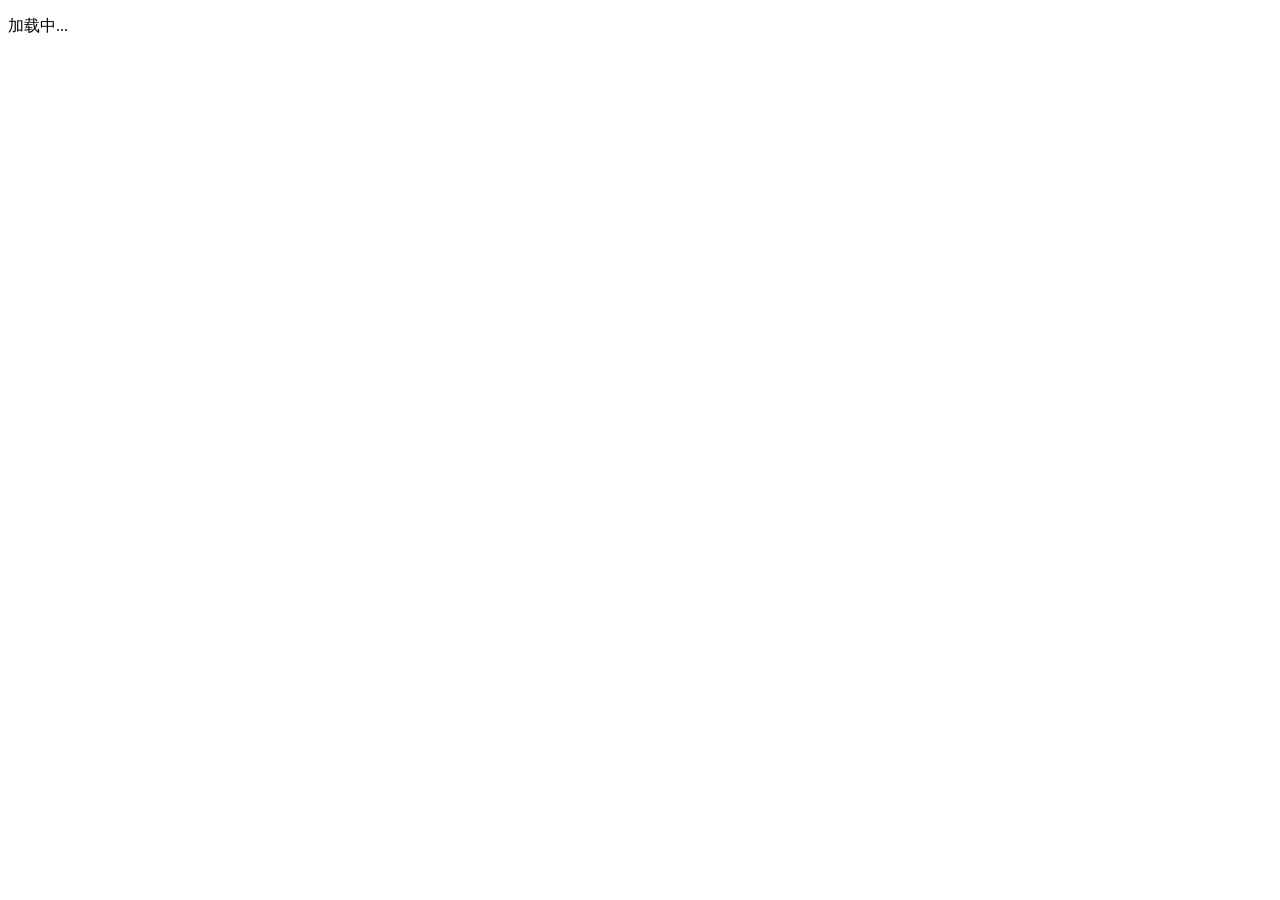
==== app/src/main/assets/index.html @ a0d86067 "修改路径测试" ====
<!DOCTYPE html><!--mjC_gYU_4u8OPN_8JQP7Y--><html lang="zh-CN"><head><meta charSet="utf-8"/><meta name="viewport" content="width=device-width, initial-scale=1, maximum-scale=1, user-scalable=no"/><link rel="preload" href="/assets/_next/static/media/797e433ab948586e-s.p.dbea232f.woff2" as="font" crossorigin="" type="font/woff2"/><link rel="preload" href="/assets/_next/static/media/caa3a2e1cccd8315-s.p.853070df.woff2" as="font" crossorigin="" type="font/woff2"/><link rel="stylesheet" href="/assets/_next/static/chunks/2473c16c0c2f6b5f.css" data-precedence="next"/><link rel="stylesheet" href="/assets/_next/static/chunks/29963bd760e58b86.css" data-precedence="next"/><link rel="preload" as="script" fetchPriority="low" href="/assets/_next/static/chunks/58c60a5fa6b544da.js"/><script src="/assets/_next/static/chunks/771dedee3f5e1621.js" async=""></script><script src="/assets/_next/static/chunks/e461e3027eb348df.js" async=""></script><script src="/assets/_next/static/chunks/turbopack-b702dda9a075337d.js" async=""></script><script src="/assets/_next/static/chunks/33d3f2c0cda968c7.js" async=""></script><script src="/assets/_next/static/chunks/94d7a40530a91f69.js" async=""></script><script src="/assets/_next/static/chunks/16e8ed1e3c92a692.js" async=""></script><script src="/assets/_next/static/chunks/068427a14e223597.js" async=""></script><meta name="next-size-adjust" content=""/><link rel="apple-touch-icon" href="/assets/icon-192.png"/><link rel="manifest" href="/assets/manifest.json"/><meta name="theme-color" content="#ffffff"/><meta name="theme-color" media="(prefers-color-scheme: light)" content="#ffffff"/><meta name="theme-color" media="(prefers-color-scheme: dark)" content="#0a0a0a"/><title>刷题助手 - 高效学习工具</title><meta name="description" content="一个功能完整的刷题Web应用，支持题库管理、多种练习模式、错题本和学习统计。所有数据本地存储，支持离线使用。"/><meta name="author" content="Quiz App"/><link rel="manifest" href="/assets/manifest.json"/><meta name="keywords" content="刷题,学习,题库,练习,错题本,学习工具"/><meta name="mobile-web-app-capable" content="yes"/><meta name="apple-mobile-web-app-title" content="刷题助手"/><meta name="apple-mobile-web-app-status-bar-style" content="default"/><script>
              if ('serviceWorker' in navigator) {
                window.addEventListener('load', function() {
                  navigator.serviceWorker.register('/sw.js').then(
                    function(registration) {
                      console.log('ServiceWorker 注册成功: ', registration.scope);
                    },
                    function(err) {
                      console.log('ServiceWorker 注册失败: ', err);
                    }
                  );
                });
              }
            </script><script src="/assets/_next/static/chunks/664adc71bc2617c2.js" noModule=""></script></head><body class="geist_a71539c9-module__T19VSG__variable geist_mono_8d43a2aa-module__8Li5zG__variable antialiased bg-background text-foreground"><div hidden=""><!--$--><!--/$--></div><div class="min-h-screen flex items-center justify-center bg-background"><div class="text-center"><div class="w-8 h-8 border-4 border-primary border-t-transparent rounded-full animate-spin mx-auto mb-4"></div><p class="text-muted-foreground">加载中...</p></div></div><!--$--><!--/$--><div role="region" aria-label="Notifications (F8)" tabindex="-1" style="pointer-events:none"><ol tabindex="-1" class="fixed top-0 z-[100] flex max-h-screen w-full flex-col-reverse p-4 sm:bottom-0 sm:right-0 sm:top-auto sm:flex-col md:max-w-[420px]"></ol></div><script src="/assets/_next/static/chunks/58c60a5fa6b544da.js" id="_R_" async=""></script><script>(self.__next_f=self.__next_f||[]).push([0])</script><script>self.__next_f.push([1,"1:\"$Sreact.fragment\"\n2:I[39756,[\"_next/static/chunks/33d3f2c0cda968c7.js\"],\"default\"]\n3:I[37457,[\"_next/static/chunks/33d3f2c0cda968c7.js\"],\"default\"]\n4:I[77855,[\"_next/static/chunks/94d7a40530a91f69.js\",\"_next/static/chunks/16e8ed1e3c92a692.js\"],\"Toaster\"]\n5:I[47257,[\"_next/static/chunks/33d3f2c0cda968c7.js\"],\"ClientPageRoot\"]\n6:I[52683,[\"_next/static/chunks/94d7a40530a91f69.js\",\"_next/static/chunks/16e8ed1e3c92a692.js\",\"_next/static/chunks/068427a14e223597.js\"],\"default\"]\n9:I[97367,[\"_next/static/chunks/33d3f2c0cda968c7.js\"],\"OutletBoundary\"]\na:\"$Sreact.suspense\"\nc:I[97367,[\"_next/static/chunks/33d3f2c0cda968c7.js\"],\"ViewportBoundary\"]\ne:I[97367,[\"_next/static/chunks/33d3f2c0cda968c7.js\"],\"MetadataBoundary\"]\n10:I[68027,[\"_next/static/chunks/33d3f2c0cda968c7.js\"],\"default\"]\n:HL[\"_next/static/chunks/2473c16c0c2f6b5f.css\",\"style\"]\n:HL[\"_next/static/chunks/29963bd760e58b86.css\",\"style\"]\n:HL[\"_next/static/media/797e433ab948586e-s.p.dbea232f.woff2\",\"font\",{\"crossOrigin\":\"\",\"type\":\"font/woff2\"}]\n:HL[\"_next/static/media/caa3a2e1cccd8315-s.p.853070df.woff2\",\"font\",{\"crossOrigin\":\"\",\"type\":\"font/woff2\"}]\n"])</script><script>self.__next_f.push([1,"0:{\"P\":null,\"b\":\"mjC_gYU-4u8OPN_8JQP7Y\",\"c\":[\"\",\"\"],\"q\":\"\",\"i\":false,\"f\":[[[\"\",{\"children\":[\"__PAGE__\",{}]},\"$undefined\",\"$undefined\",true],[[\"$\",\"$1\",\"c\",{\"children\":[[[\"$\",\"link\",\"0\",{\"rel\":\"stylesheet\",\"href\":\"_next/static/chunks/2473c16c0c2f6b5f.css\",\"precedence\":\"next\",\"crossOrigin\":\"$undefined\",\"nonce\":\"$undefined\"}],[\"$\",\"link\",\"1\",{\"rel\":\"stylesheet\",\"href\":\"_next/static/chunks/29963bd760e58b86.css\",\"precedence\":\"next\",\"crossOrigin\":\"$undefined\",\"nonce\":\"$undefined\"}],[\"$\",\"script\",\"script-0\",{\"src\":\"_next/static/chunks/94d7a40530a91f69.js\",\"async\":true,\"nonce\":\"$undefined\"}],[\"$\",\"script\",\"script-1\",{\"src\":\"_next/static/chunks/16e8ed1e3c92a692.js\",\"async\":true,\"nonce\":\"$undefined\"}]],[\"$\",\"html\",null,{\"lang\":\"zh-CN\",\"suppressHydrationWarning\":true,\"children\":[[\"$\",\"head\",null,{\"children\":[[\"$\",\"link\",null,{\"rel\":\"apple-touch-icon\",\"href\":\"/icon-192.png\"}],[\"$\",\"link\",null,{\"rel\":\"manifest\",\"href\":\"/manifest.json\"}],[\"$\",\"meta\",null,{\"name\":\"theme-color\",\"content\":\"#ffffff\"}],[\"$\",\"script\",null,{\"dangerouslySetInnerHTML\":{\"__html\":\"\\n              if ('serviceWorker' in navigator) {\\n                window.addEventListener('load', function() {\\n                  navigator.serviceWorker.register('/sw.js').then(\\n                    function(registration) {\\n                      console.log('ServiceWorker 注册成功: ', registration.scope);\\n                    },\\n                    function(err) {\\n                      console.log('ServiceWorker 注册失败: ', err);\\n                    }\\n                  );\\n                });\\n              }\\n            \"}}]]}],[\"$\",\"body\",null,{\"className\":\"geist_a71539c9-module__T19VSG__variable geist_mono_8d43a2aa-module__8Li5zG__variable antialiased bg-background text-foreground\",\"children\":[[\"$\",\"$L2\",null,{\"parallelRouterKey\":\"children\",\"error\":\"$undefined\",\"errorStyles\":\"$undefined\",\"errorScripts\":\"$undefined\",\"template\":[\"$\",\"$L3\",null,{}],\"templateStyles\":\"$undefined\",\"templateScripts\":\"$undefined\",\"notFound\":[[[\"$\",\"title\",null,{\"children\":\"404: This page could not be found.\"}],[\"$\",\"div\",null,{\"style\":{\"fontFamily\":\"system-ui,\\\"Segoe UI\\\",Roboto,Helvetica,Arial,sans-serif,\\\"Apple Color Emoji\\\",\\\"Segoe UI Emoji\\\"\",\"height\":\"100vh\",\"textAlign\":\"center\",\"display\":\"flex\",\"flexDirection\":\"column\",\"alignItems\":\"center\",\"justifyContent\":\"center\"},\"children\":[\"$\",\"div\",null,{\"children\":[[\"$\",\"style\",null,{\"dangerouslySetInnerHTML\":{\"__html\":\"body{color:#000;background:#fff;margin:0}.next-error-h1{border-right:1px solid rgba(0,0,0,.3)}@media (prefers-color-scheme:dark){body{color:#fff;background:#000}.next-error-h1{border-right:1px solid rgba(255,255,255,.3)}}\"}}],[\"$\",\"h1\",null,{\"className\":\"next-error-h1\",\"style\":{\"display\":\"inline-block\",\"margin\":\"0 20px 0 0\",\"padding\":\"0 23px 0 0\",\"fontSize\":24,\"fontWeight\":500,\"verticalAlign\":\"top\",\"lineHeight\":\"49px\"},\"children\":404}],[\"$\",\"div\",null,{\"style\":{\"display\":\"inline-block\"},\"children\":[\"$\",\"h2\",null,{\"style\":{\"fontSize\":14,\"fontWeight\":400,\"lineHeight\":\"49px\",\"margin\":0},\"children\":\"This page could not be found.\"}]}]]}]}]],[]],\"forbidden\":\"$undefined\",\"unauthorized\":\"$undefined\"}],[\"$\",\"$L4\",null,{}]]}]]}]]}],{\"children\":[[\"$\",\"$1\",\"c\",{\"children\":[[\"$\",\"$L5\",null,{\"Component\":\"$6\",\"serverProvidedParams\":{\"searchParams\":{},\"params\":{},\"promises\":[\"$@7\",\"$@8\"]}}],[[\"$\",\"script\",\"script-0\",{\"src\":\"_next/static/chunks/068427a14e223597.js\",\"async\":true,\"nonce\":\"$undefined\"}]],[\"$\",\"$L9\",null,{\"children\":[\"$\",\"$a\",null,{\"name\":\"Next.MetadataOutlet\",\"children\":\"$@b\"}]}]]}],{},null,false,false]},null,false,false],[\"$\",\"$1\",\"h\",{\"children\":[null,[\"$\",\"$Lc\",null,{\"children\":\"$Ld\"}],[\"$\",\"div\",null,{\"hidden\":true,\"children\":[\"$\",\"$Le\",null,{\"children\":[\"$\",\"$a\",null,{\"name\":\"Next.Metadata\",\"children\":\"$Lf\"}]}]}],[\"$\",\"meta\",null,{\"name\":\"next-size-adjust\",\"content\":\"\"}]]}],false]],\"m\":\"$undefined\",\"G\":[\"$10\",[]],\"S\":true}\n"])</script><script>self.__next_f.push([1,"7:{}\n8:\"$0:f:0:1:1:children:0:props:children:0:props:serverProvidedParams:params\"\n"])</script><script>self.__next_f.push([1,"d:[[\"$\",\"meta\",\"0\",{\"charSet\":\"utf-8\"}],[\"$\",\"meta\",\"1\",{\"name\":\"viewport\",\"content\":\"width=device-width, initial-scale=1, maximum-scale=1, user-scalable=no\"}],[\"$\",\"meta\",\"2\",{\"name\":\"theme-color\",\"media\":\"(prefers-color-scheme: light)\",\"content\":\"#ffffff\"}],[\"$\",\"meta\",\"3\",{\"name\":\"theme-color\",\"media\":\"(prefers-color-scheme: dark)\",\"content\":\"#0a0a0a\"}]]\n"])</script><script>self.__next_f.push([1,"b:null\nf:[[\"$\",\"title\",\"0\",{\"children\":\"刷题助手 - 高效学习工具\"}],[\"$\",\"meta\",\"1\",{\"name\":\"description\",\"content\":\"一个功能完整的刷题Web应用，支持题库管理、多种练习模式、错题本和学习统计。所有数据本地存储，支持离线使用。\"}],[\"$\",\"meta\",\"2\",{\"name\":\"author\",\"content\":\"Quiz App\"}],[\"$\",\"link\",\"3\",{\"rel\":\"manifest\",\"href\":\"/manifest.json\",\"crossOrigin\":\"$undefined\"}],[\"$\",\"meta\",\"4\",{\"name\":\"keywords\",\"content\":\"刷题,学习,题库,练习,错题本,学习工具\"}],[\"$\",\"meta\",\"5\",{\"name\":\"mobile-web-app-capable\",\"content\":\"yes\"}],[\"$\",\"meta\",\"6\",{\"name\":\"apple-mobile-web-app-title\",\"content\":\"刷题助手\"}],[\"$\",\"meta\",\"7\",{\"name\":\"apple-mobile-web-app-status-bar-style\",\"content\":\"default\"}]]\n"])</script></body></html>
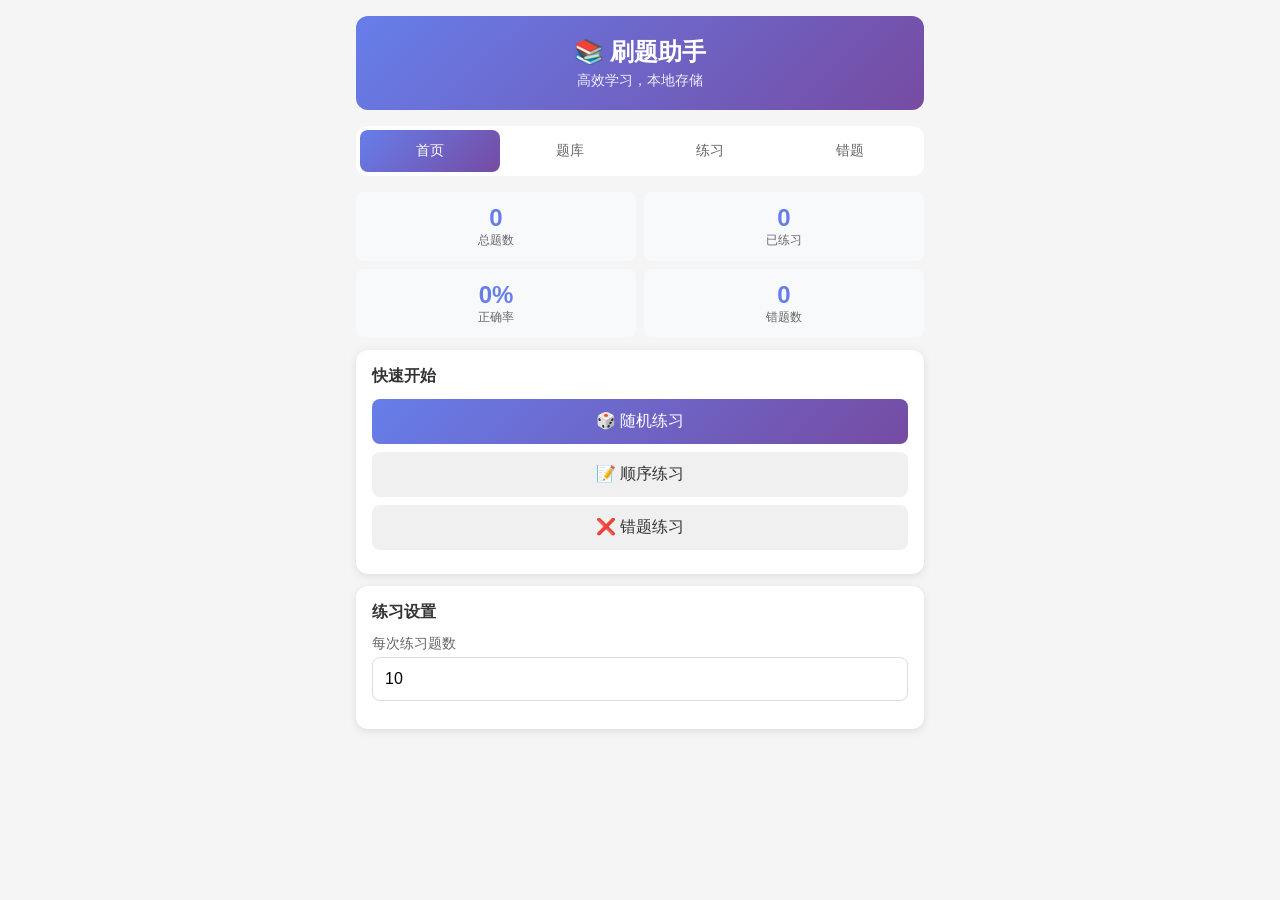
==== commit 4f7f4268: "新版" ====
--- a/app/src/main/assets/index.html
+++ b/app/src/main/assets/index.html
@@ -1,14 +1,722 @@
-<!DOCTYPE html><!--mjC_gYU_4u8OPN_8JQP7Y--><html lang="zh-CN"><head><meta charSet="utf-8"/><meta name="viewport" content="width=device-width, initial-scale=1, maximum-scale=1, user-scalable=no"/><link rel="preload" href="/assets/_next/static/media/797e433ab948586e-s.p.dbea232f.woff2" as="font" crossorigin="" type="font/woff2"/><link rel="preload" href="/assets/_next/static/media/caa3a2e1cccd8315-s.p.853070df.woff2" as="font" crossorigin="" type="font/woff2"/><link rel="stylesheet" href="/assets/_next/static/chunks/2473c16c0c2f6b5f.css" data-precedence="next"/><link rel="stylesheet" href="/assets/_next/static/chunks/29963bd760e58b86.css" data-precedence="next"/><link rel="preload" as="script" fetchPriority="low" href="/assets/_next/static/chunks/58c60a5fa6b544da.js"/><script src="/assets/_next/static/chunks/771dedee3f5e1621.js" async=""></script><script src="/assets/_next/static/chunks/e461e3027eb348df.js" async=""></script><script src="/assets/_next/static/chunks/turbopack-b702dda9a075337d.js" async=""></script><script src="/assets/_next/static/chunks/33d3f2c0cda968c7.js" async=""></script><script src="/assets/_next/static/chunks/94d7a40530a91f69.js" async=""></script><script src="/assets/_next/static/chunks/16e8ed1e3c92a692.js" async=""></script><script src="/assets/_next/static/chunks/068427a14e223597.js" async=""></script><meta name="next-size-adjust" content=""/><link rel="apple-touch-icon" href="/assets/icon-192.png"/><link rel="manifest" href="/assets/manifest.json"/><meta name="theme-color" content="#ffffff"/><meta name="theme-color" media="(prefers-color-scheme: light)" content="#ffffff"/><meta name="theme-color" media="(prefers-color-scheme: dark)" content="#0a0a0a"/><title>刷题助手 - 高效学习工具</title><meta name="description" content="一个功能完整的刷题Web应用，支持题库管理、多种练习模式、错题本和学习统计。所有数据本地存储，支持离线使用。"/><meta name="author" content="Quiz App"/><link rel="manifest" href="/assets/manifest.json"/><meta name="keywords" content="刷题,学习,题库,练习,错题本,学习工具"/><meta name="mobile-web-app-capable" content="yes"/><meta name="apple-mobile-web-app-title" content="刷题助手"/><meta name="apple-mobile-web-app-status-bar-style" content="default"/><script>
-              if ('serviceWorker' in navigator) {
-                window.addEventListener('load', function() {
-                  navigator.serviceWorker.register('/sw.js').then(
-                    function(registration) {
-                      console.log('ServiceWorker 注册成功: ', registration.scope);
-                    },
-                    function(err) {
-                      console.log('ServiceWorker 注册失败: ', err);
+<!DOCTYPE html>
+<html lang="zh-CN">
+<head>
+    <meta charset="UTF-8">
+    <meta name="viewport" content="width=device-width, initial-scale=1.0, maximum-scale=1.0, user-scalable=no">
+    <title>刷题助手</title>
+    <style>
+        * {
+            margin: 0;
+            padding: 0;
+            box-sizing: border-box;
+        }
+        body {
+            font-family: -apple-system, BlinkMacSystemFont, 'Segoe UI', Roboto, sans-serif;
+            background: #f5f5f5;
+            color: #333;
+            min-height: 100vh;
+        }
+        .container {
+            max-width: 600px;
+            margin: 0 auto;
+            padding: 16px;
+        }
+        .header {
+            background: linear-gradient(135deg, #667eea 0%, #764ba2 100%);
+            color: white;
+            padding: 20px;
+            text-align: center;
+            border-radius: 12px;
+            margin-bottom: 16px;
+        }
+        .header h1 {
+            font-size: 24px;
+            margin-bottom: 4px;
+        }
+        .header p {
+            font-size: 14px;
+            opacity: 0.9;
+        }
+        .card {
+            background: white;
+            border-radius: 12px;
+            padding: 16px;
+            margin-bottom: 12px;
+            box-shadow: 0 2px 8px rgba(0,0,0,0.1);
+        }
+        .card-title {
+            font-size: 16px;
+            font-weight: 600;
+            margin-bottom: 12px;
+            color: #333;
+        }
+        .btn {
+            display: inline-block;
+            padding: 12px 24px;
+            background: linear-gradient(135deg, #667eea 0%, #764ba2 100%);
+            color: white;
+            border: none;
+            border-radius: 8px;
+            font-size: 16px;
+            cursor: pointer;
+            width: 100%;
+            margin-bottom: 8px;
+            transition: transform 0.2s;
+        }
+        .btn:active {
+            transform: scale(0.98);
+        }
+        .btn-secondary {
+            background: #f0f0f0;
+            color: #333;
+        }
+        .btn-danger {
+            background: #ff4757;
+        }
+        .form-group {
+            margin-bottom: 12px;
+        }
+        .form-group label {
+            display: block;
+            margin-bottom: 4px;
+            font-size: 14px;
+            color: #666;
+        }
+        .form-group input, .form-group textarea, .form-group select {
+            width: 100%;
+            padding: 12px;
+            border: 1px solid #ddd;
+            border-radius: 8px;
+            font-size: 16px;
+        }
+        .form-group textarea {
+            min-height: 100px;
+            resize: vertical;
+        }
+        .question-card {
+            background: white;
+            border-radius: 12px;
+            padding: 16px;
+            margin-bottom: 12px;
+        }
+        .question-text {
+            font-size: 18px;
+            margin-bottom: 16px;
+            line-height: 1.5;
+        }
+        .options {
+            display: flex;
+            flex-direction: column;
+            gap: 8px;
+        }
+        .option {
+            padding: 12px 16px;
+            border: 2px solid #e0e0e0;
+            border-radius: 8px;
+            cursor: pointer;
+            transition: all 0.2s;
+        }
+        .option:hover {
+            border-color: #667eea;
+        }
+        .option.selected {
+            border-color: #667eea;
+            background: #f0f4ff;
+        }
+        .option.correct {
+            border-color: #2ed573;
+            background: #e8f9ef;
+        }
+        .option.wrong {
+            border-color: #ff4757;
+            background: #ffe8ea;
+        }
+        .stats {
+            display: grid;
+            grid-template-columns: repeat(2, 1fr);
+            gap: 8px;
+            margin-bottom: 12px;
+        }
+        .stat-item {
+            background: #f8f9fa;
+            padding: 12px;
+            border-radius: 8px;
+            text-align: center;
+        }
+        .stat-value {
+            font-size: 24px;
+            font-weight: bold;
+            color: #667eea;
+        }
+        .stat-label {
+            font-size: 12px;
+            color: #666;
+        }
+        .progress {
+            height: 8px;
+            background: #e0e0e0;
+            border-radius: 4px;
+            overflow: hidden;
+            margin-bottom: 12px;
+        }
+        .progress-bar {
+            height: 100%;
+            background: linear-gradient(135deg, #667eea 0%, #764ba2 100%);
+            transition: width 0.3s;
+        }
+        .answer-reveal {
+            background: #fff3cd;
+            border: 1px solid #ffc107;
+            border-radius: 8px;
+            padding: 12px;
+            margin-top: 12px;
+        }
+        .answer-reveal strong {
+            color: #856404;
+        }
+        .nav {
+            display: flex;
+            gap: 8px;
+            margin-bottom: 16px;
+        }
+        .nav .btn {
+            flex: 1;
+        }
+        .empty-state {
+            text-align: center;
+            padding: 40px 20px;
+            color: #666;
+        }
+        .tab-bar {
+            display: flex;
+            background: white;
+            border-radius: 12px;
+            padding: 4px;
+            margin-bottom: 16px;
+        }
+        .tab {
+            flex: 1;
+            padding: 12px;
+            text-align: center;
+            border-radius: 8px;
+            cursor: pointer;
+            font-size: 14px;
+            color: #666;
+            transition: all 0.2s;
+        }
+        .tab.active {
+            background: linear-gradient(135deg, #667eea 0%, #764ba2 100%);
+            color: white;
+        }
+        .hidden {
+            display: none !important;
+        }
+        .wrong-item {
+            background: white;
+            border-radius: 12px;
+            padding: 16px;
+            margin-bottom: 12px;
+            border-left: 4px solid #ff4757;
+        }
+        .wrong-item .question {
+            font-weight: 500;
+            margin-bottom: 8px;
+        }
+        .wrong-item .your-answer {
+            color: #ff4757;
+            font-size: 14px;
+        }
+        .wrong-item .correct-answer {
+            color: #2ed573;
+            font-size: 14px;
+        }
+    </style>
+</head>
+<body>
+    <div class="container">
+        <div class="header">
+            <h1>📚 刷题助手</h1>
+            <p>高效学习，本地存储</p>
+        </div>
+
+        <div class="tab-bar">
+            <div class="tab active" onclick="showPage('home')">首页</div>
+            <div class="tab" onclick="showPage('questions')">题库</div>
+            <div class="tab" onclick="showPage('practice')">练习</div>
+            <div class="tab" onclick="showPage('wrong')">错题</div>
+        </div>
+
+        <!-- 首页 -->
+        <div id="page-home">
+            <div class="stats">
+                <div class="stat-item">
+                    <div class="stat-value" id="stat-total">0</div>
+                    <div class="stat-label">总题数</div>
+                </div>
+                <div class="stat-item">
+                    <div class="stat-value" id="stat-practiced">0</div>
+                    <div class="stat-label">已练习</div>
+                </div>
+                <div class="stat-item">
+                    <div class="stat-value" id="stat-correct">0%</div>
+                    <div class="stat-label">正确率</div>
+                </div>
+                <div class="stat-item">
+                    <div class="stat-value" id="stat-wrong">0</div>
+                    <div class="stat-label">错题数</div>
+                </div>
+            </div>
+
+            <div class="card">
+                <div class="card-title">快速开始</div>
+                <button class="btn" onclick="startPractice('random')">🎲 随机练习</button>
+                <button class="btn btn-secondary" onclick="startPractice('sequence')">📝 顺序练习</button>
+                <button class="btn btn-secondary" onclick="startPractice('wrong')">❌ 错题练习</button>
+            </div>
+
+            <div class="card">
+                <div class="card-title">练习设置</div>
+                <div class="form-group">
+                    <label>每次练习题数</label>
+                    <input type="number" id="practice-count" value="10" min="1" max="100">
+                </div>
+            </div>
+        </div>
+
+        <!-- 题库管理 -->
+        <div id="page-questions" class="hidden">
+            <div class="card">
+                <div class="card-title">添加题目</div>
+                <div class="form-group">
+                    <label>题目内容</label>
+                    <textarea id="q-text" placeholder="请输入题目内容..."></textarea>
+                </div>
+                <div class="form-group">
+                    <label>选项A</label>
+                    <input type="text" id="q-a" placeholder="选项A">
+                </div>
+                <div class="form-group">
+                    <label>选项B</label>
+                    <input type="text" id="q-b" placeholder="选项B">
+                </div>
+                <div class="form-group">
+                    <label>选项C</label>
+                    <input type="text" id="q-c" placeholder="选项C">
+                </div>
+                <div class="form-group">
+                    <label>选项D</label>
+                    <input type="text" id="q-d" placeholder="选项D">
+                </div>
+                <div class="form-group">
+                    <label>正确答案</label>
+                    <select id="q-answer">
+                        <option value="A">A</option>
+                        <option value="B">B</option>
+                        <option value="C">C</option>
+                        <option value="D">D</option>
+                    </select>
+                </div>
+                <div class="form-group">
+                    <label>答案解析（可选）</label>
+                    <textarea id="q-explain" placeholder="输入解析..."></textarea>
+                </div>
+                <button class="btn" onclick="addQuestion()">添加题目</button>
+            </div>
+
+            <div class="card">
+                <div class="card-title">批量导入</div>
+                <div class="form-group">
+                    <label>粘贴题目（每行一题，格式：题目|A选项|B选项|C选项|D选项|答案|解析）</label>
+                    <textarea id="q-batch" rows="6" placeholder="示例：&#10;1+1等于几？|1|2|3|4|B|基础数学"></textarea>
+                </div>
+                <button class="btn btn-secondary" onclick="batchImport()">批量导入</button>
+            </div>
+
+            <div id="questions-list"></div>
+        </div>
+
+        <!-- 练习页面 -->
+        <div id="page-practice" class="hidden">
+            <div class="progress">
+                <div class="progress-bar" id="progress-bar" style="width: 0%"></div>
+            </div>
+            <div id="practice-info" style="text-align:center; margin-bottom:12px; color:#666;">
+                <span id="current-num">1</span> / <span id="total-num">10</span>
+            </div>
+            <div id="practice-content"></div>
+            <div class="nav" id="practice-nav">
+                <button class="btn btn-secondary" onclick="showAnswer()">👁️ 显示答案</button>
+                <button class="btn btn-secondary" onclick="addToWrong()">❌ 加入错题</button>
+            </div>
+            <div class="nav">
+                <button class="btn btn-secondary" onclick="prevQuestion()">上一题</button>
+                <button class="btn" onclick="nextQuestion()">下一题</button>
+            </div>
+        </div>
+
+        <!-- 错题本 -->
+        <div id="page-wrong" class="hidden">
+            <div class="card">
+                <div class="card-title">错题列表 (<span id="wrong-count">0</span>题)</div>
+                <button class="btn btn-danger" onclick="clearWrongBook()">清空错题本</button>
+            </div>
+            <div id="wrong-list"></div>
+        </div>
+    </div>
+
+    <script>
+        // 数据存储
+        let questions = [];
+        let wrongAnswers = [];
+        let practiceHistory = { total: 0, correct: 0 };
+        let currentPractice = { questions: [], index: 0, answers: {} };
+        let currentPage = 'home';
+
+        // 初始化
+        function init() {
+            loadData();
+            updateStats();
+            showPage('home');
+        }
+
+        // 本地存储
+        function loadData() {
+            try {
+                questions = JSON.parse(localStorage.getItem('quiz_questions') || '[]');
+                wrongAnswers = JSON.parse(localStorage.getItem('quiz_wrong') || '[]');
+                practiceHistory = JSON.parse(localStorage.getItem('quiz_history') || '{"total":0,"correct":0}');
+            } catch(e) {
+                console.error('加载数据失败', e);
+            }
+        }
+
+        function saveData() {
+            localStorage.setItem('quiz_questions', JSON.stringify(questions));
+            localStorage.setItem('quiz_wrong', JSON.stringify(wrongAnswers));
+            localStorage.setItem('quiz_history', JSON.stringify(practiceHistory));
+        }
+
+        // 页面切换
+        function showPage(page) {
+            document.querySelectorAll('[id^="page-"]').forEach(el => el.classList.add('hidden'));
+            document.getElementById('page-' + page).classList.remove('hidden');
+            document.querySelectorAll('.tab').forEach(t => t.classList.remove('active'));
+            document.querySelectorAll('.tab')[['home','questions','practice','wrong'].indexOf(page)].classList.add('active');
+            currentPage = page;
+            
+            if (page === 'home') updateStats();
+            if (page === 'questions') renderQuestionsList();
+            if (page === 'wrong') renderWrongList();
+        }
+
+        // 更新统计
+        function updateStats() {
+            document.getElementById('stat-total').textContent = questions.length;
+            document.getElementById('stat-practiced').textContent = practiceHistory.total;
+            document.getElementById('stat-correct').textContent = 
+                practiceHistory.total > 0 ? Math.round(practiceHistory.correct / practiceHistory.total * 100) + '%' : '0%';
+            document.getElementById('stat-wrong').textContent = wrongAnswers.length;
+        }
+
+        // 添加题目
+        function addQuestion() {
+            const q = {
+                id: Date.now(),
+                text: document.getElementById('q-text').value.trim(),
+                options: {
+                    A: document.getElementById('q-a').value.trim(),
+                    B: document.getElementById('q-b').value.trim(),
+                    C: document.getElementById('q-c').value.trim(),
+                    D: document.getElementById('q-d').value.trim()
+                },
+                answer: document.getElementById('q-answer').value,
+                explain: document.getElementById('q-explain').value.trim()
+            };
+            
+            if (!q.text || !q.options.A || !q.options.B) {
+                alert('请填写题目和至少两个选项');
+                return;
+            }
+            
+            questions.push(q);
+            saveData();
+            
+            // 清空表单
+            ['q-text', 'q-a', 'q-b', 'q-c', 'q-d', 'q-explain'].forEach(id => {
+                document.getElementById(id).value = '';
+            });
+            
+            alert('添加成功！');
+            renderQuestionsList();
+        }
+
+        // 批量导入
+        function batchImport() {
+            const text = document.getElementById('q-batch').value.trim();
+            if (!text) return;
+            
+            const lines = text.split('\n').filter(l => l.trim());
+            let count = 0;
+            
+            lines.forEach(line => {
+                const parts = line.split('|');
+                if (parts.length >= 6) {
+                    questions.push({
+                        id: Date.now() + count,
+                        text: parts[0].trim(),
+                        options: {
+                            A: parts[1].trim(),
+                            B: parts[2].trim(),
+                            C: parts[3].trim(),
+                            D: parts[4].trim()
+                        },
+                        answer: parts[5].trim().toUpperCase(),
+                        explain: parts[6] ? parts[6].trim() : ''
+                    });
+                    count++;
+                }
+            });
+            
+            saveData();
+            document.getElementById('q-batch').value = '';
+            alert('成功导入 ' + count + ' 道题目');
+            renderQuestionsList();
+        }
+
+        // 渲染题目列表
+        function renderQuestionsList() {
+            const container = document.getElementById('questions-list');
+            if (questions.length === 0) {
+                container.innerHTML = '<div class="empty-state"><p>暂无题目，请添加题目</p></div>';
+                return;
+            }
+            
+            let html = '';
+            questions.slice(0, 20).forEach((q, i) => {
+                html += '<div class="card">' +
+                    '<div class="question-text">' + (i + 1) + '. ' + q.text + '</div>' +
+                    '<div style="color: #2ed573; font-size: 14px;">答案: ' + q.answer + '</div>' +
+                    '<button class="btn btn-secondary" style="margin-top: 8px; width: auto; padding: 6px 12px;" onclick="deleteQuestion(' + q.id + ')">删除</button>' +
+                '</div>';
+            });
+            
+            if (questions.length > 20) {
+                html += '<p style="text-align:center;color:#666;">显示前20题，共' + questions.length + '题</p>';
+            }
+            
+            container.innerHTML = html;
+        }
+
+        // 删除题目
+        function deleteQuestion(id) {
+            if (confirm('确定删除此题目？')) {
+                questions = questions.filter(q => q.id !== id);
+                saveData();
+                renderQuestionsList();
+            }
+        }
+
+        // 开始练习
+        function startPractice(mode) {
+            if (questions.length === 0) {
+                alert('题库为空，请先添加题目');
+                return;
+            }
+            
+            const count = parseInt(document.getElementById('practice-count').value) || 10;
+            let pool = [];
+            
+            if (mode === 'wrong') {
+                pool = wrongAnswers.map(w => questions.find(q => q.id === w.questionId)).filter(q => q);
+                if (pool.length === 0) {
+                    alert('错题本为空');
+                    return;
+                }
+            } else {
+                pool = [...questions];
+            }
+            
+            if (mode === 'random') {
+                pool = pool.sort(function() { return Math.random() - 0.5; });
+            }
+            
+            currentPractice = {
+                questions: pool.slice(0, count),
+                index: 0,
+                answers: {},
+                showedAnswer: false
+            };
+            
+            showPage('practice');
+            renderQuestion();
+        }
+
+        // 渲染当前题目
+        function renderQuestion() {
+            const q = currentPractice.questions[currentPractice.index];
+            if (!q) {
+                finishPractice();
+                return;
+            }
+            
+            const total = currentPractice.questions.length;
+            const current = currentPractice.index + 1;
+            
+            document.getElementById('current-num').textContent = current;
+            document.getElementById('total-num').textContent = total;
+            document.getElementById('progress-bar').style.width = (current / total * 100) + '%';
+            
+            const userAnswer = currentPractice.answers[q.id];
+            
+            let html = '<div class="question-card"><div class="question-text">' + q.text + '</div><div class="options">';
+            
+            ['A', 'B', 'C', 'D'].forEach(function(opt) {
+                if (q.options[opt]) {
+                    let className = 'option';
+                    if (userAnswer === opt) className += ' selected';
+                    if (currentPractice.showedAnswer) {
+                        if (opt === q.answer) className += ' correct';
+                        else if (userAnswer === opt) className += ' wrong';
                     }
-                  );
-                });
-              }
-            </script><script src="/assets/_next/static/chunks/664adc71bc2617c2.js" noModule=""></script></head><body class="geist_a71539c9-module__T19VSG__variable geist_mono_8d43a2aa-module__8Li5zG__variable antialiased bg-background text-foreground"><div hidden=""><!--$--><!--/$--></div><div class="min-h-screen flex items-center justify-center bg-background"><div class="text-center"><div class="w-8 h-8 border-4 border-primary border-t-transparent rounded-full animate-spin mx-auto mb-4"></div><p class="text-muted-foreground">加载中...</p></div></div><!--$--><!--/$--><div role="region" aria-label="Notifications (F8)" tabindex="-1" style="pointer-events:none"><ol tabindex="-1" class="fixed top-0 z-[100] flex max-h-screen w-full flex-col-reverse p-4 sm:bottom-0 sm:right-0 sm:top-auto sm:flex-col md:max-w-[420px]"></ol></div><script src="/assets/_next/static/chunks/58c60a5fa6b544da.js" id="_R_" async=""></script><script>(self.__next_f=self.__next_f||[]).push([0])</script><script>self.__next_f.push([1,"1:\"$Sreact.fragment\"\n2:I[39756,[\"_next/static/chunks/33d3f2c0cda968c7.js\"],\"default\"]\n3:I[37457,[\"_next/static/chunks/33d3f2c0cda968c7.js\"],\"default\"]\n4:I[77855,[\"_next/static/chunks/94d7a40530a91f69.js\",\"_next/static/chunks/16e8ed1e3c92a692.js\"],\"Toaster\"]\n5:I[47257,[\"_next/static/chunks/33d3f2c0cda968c7.js\"],\"ClientPageRoot\"]\n6:I[52683,[\"_next/static/chunks/94d7a40530a91f69.js\",\"_next/static/chunks/16e8ed1e3c92a692.js\",\"_next/static/chunks/068427a14e223597.js\"],\"default\"]\n9:I[97367,[\"_next/static/chunks/33d3f2c0cda968c7.js\"],\"OutletBoundary\"]\na:\"$Sreact.suspense\"\nc:I[97367,[\"_next/static/chunks/33d3f2c0cda968c7.js\"],\"ViewportBoundary\"]\ne:I[97367,[\"_next/static/chunks/33d3f2c0cda968c7.js\"],\"MetadataBoundary\"]\n10:I[68027,[\"_next/static/chunks/33d3f2c0cda968c7.js\"],\"default\"]\n:HL[\"_next/static/chunks/2473c16c0c2f6b5f.css\",\"style\"]\n:HL[\"_next/static/chunks/29963bd760e58b86.css\",\"style\"]\n:HL[\"_next/static/media/797e433ab948586e-s.p.dbea232f.woff2\",\"font\",{\"crossOrigin\":\"\",\"type\":\"font/woff2\"}]\n:HL[\"_next/static/media/caa3a2e1cccd8315-s.p.853070df.woff2\",\"font\",{\"crossOrigin\":\"\",\"type\":\"font/woff2\"}]\n"])</script><script>self.__next_f.push([1,"0:{\"P\":null,\"b\":\"mjC_gYU-4u8OPN_8JQP7Y\",\"c\":[\"\",\"\"],\"q\":\"\",\"i\":false,\"f\":[[[\"\",{\"children\":[\"__PAGE__\",{}]},\"$undefined\",\"$undefined\",true],[[\"$\",\"$1\",\"c\",{\"children\":[[[\"$\",\"link\",\"0\",{\"rel\":\"stylesheet\",\"href\":\"_next/static/chunks/2473c16c0c2f6b5f.css\",\"precedence\":\"next\",\"crossOrigin\":\"$undefined\",\"nonce\":\"$undefined\"}],[\"$\",\"link\",\"1\",{\"rel\":\"stylesheet\",\"href\":\"_next/static/chunks/29963bd760e58b86.css\",\"precedence\":\"next\",\"crossOrigin\":\"$undefined\",\"nonce\":\"$undefined\"}],[\"$\",\"script\",\"script-0\",{\"src\":\"_next/static/chunks/94d7a40530a91f69.js\",\"async\":true,\"nonce\":\"$undefined\"}],[\"$\",\"script\",\"script-1\",{\"src\":\"_next/static/chunks/16e8ed1e3c92a692.js\",\"async\":true,\"nonce\":\"$undefined\"}]],[\"$\",\"html\",null,{\"lang\":\"zh-CN\",\"suppressHydrationWarning\":true,\"children\":[[\"$\",\"head\",null,{\"children\":[[\"$\",\"link\",null,{\"rel\":\"apple-touch-icon\",\"href\":\"/icon-192.png\"}],[\"$\",\"link\",null,{\"rel\":\"manifest\",\"href\":\"/manifest.json\"}],[\"$\",\"meta\",null,{\"name\":\"theme-color\",\"content\":\"#ffffff\"}],[\"$\",\"script\",null,{\"dangerouslySetInnerHTML\":{\"__html\":\"\\n              if ('serviceWorker' in navigator) {\\n                window.addEventListener('load', function() {\\n                  navigator.serviceWorker.register('/sw.js').then(\\n                    function(registration) {\\n                      console.log('ServiceWorker 注册成功: ', registration.scope);\\n                    },\\n                    function(err) {\\n                      console.log('ServiceWorker 注册失败: ', err);\\n                    }\\n                  );\\n                });\\n              }\\n            \"}}]]}],[\"$\",\"body\",null,{\"className\":\"geist_a71539c9-module__T19VSG__variable geist_mono_8d43a2aa-module__8Li5zG__variable antialiased bg-background text-foreground\",\"children\":[[\"$\",\"$L2\",null,{\"parallelRouterKey\":\"children\",\"error\":\"$undefined\",\"errorStyles\":\"$undefined\",\"errorScripts\":\"$undefined\",\"template\":[\"$\",\"$L3\",null,{}],\"templateStyles\":\"$undefined\",\"templateScripts\":\"$undefined\",\"notFound\":[[[\"$\",\"title\",null,{\"children\":\"404: This page could not be found.\"}],[\"$\",\"div\",null,{\"style\":{\"fontFamily\":\"system-ui,\\\"Segoe UI\\\",Roboto,Helvetica,Arial,sans-serif,\\\"Apple Color Emoji\\\",\\\"Segoe UI Emoji\\\"\",\"height\":\"100vh\",\"textAlign\":\"center\",\"display\":\"flex\",\"flexDirection\":\"column\",\"alignItems\":\"center\",\"justifyContent\":\"center\"},\"children\":[\"$\",\"div\",null,{\"children\":[[\"$\",\"style\",null,{\"dangerouslySetInnerHTML\":{\"__html\":\"body{color:#000;background:#fff;margin:0}.next-error-h1{border-right:1px solid rgba(0,0,0,.3)}@media (prefers-color-scheme:dark){body{color:#fff;background:#000}.next-error-h1{border-right:1px solid rgba(255,255,255,.3)}}\"}}],[\"$\",\"h1\",null,{\"className\":\"next-error-h1\",\"style\":{\"display\":\"inline-block\",\"margin\":\"0 20px 0 0\",\"padding\":\"0 23px 0 0\",\"fontSize\":24,\"fontWeight\":500,\"verticalAlign\":\"top\",\"lineHeight\":\"49px\"},\"children\":404}],[\"$\",\"div\",null,{\"style\":{\"display\":\"inline-block\"},\"children\":[\"$\",\"h2\",null,{\"style\":{\"fontSize\":14,\"fontWeight\":400,\"lineHeight\":\"49px\",\"margin\":0},\"children\":\"This page could not be found.\"}]}]]}]}]],[]],\"forbidden\":\"$undefined\",\"unauthorized\":\"$undefined\"}],[\"$\",\"$L4\",null,{}]]}]]}]]}],{\"children\":[[\"$\",\"$1\",\"c\",{\"children\":[[\"$\",\"$L5\",null,{\"Component\":\"$6\",\"serverProvidedParams\":{\"searchParams\":{},\"params\":{},\"promises\":[\"$@7\",\"$@8\"]}}],[[\"$\",\"script\",\"script-0\",{\"src\":\"_next/static/chunks/068427a14e223597.js\",\"async\":true,\"nonce\":\"$undefined\"}]],[\"$\",\"$L9\",null,{\"children\":[\"$\",\"$a\",null,{\"name\":\"Next.MetadataOutlet\",\"children\":\"$@b\"}]}]]}],{},null,false,false]},null,false,false],[\"$\",\"$1\",\"h\",{\"children\":[null,[\"$\",\"$Lc\",null,{\"children\":\"$Ld\"}],[\"$\",\"div\",null,{\"hidden\":true,\"children\":[\"$\",\"$Le\",null,{\"children\":[\"$\",\"$a\",null,{\"name\":\"Next.Metadata\",\"children\":\"$Lf\"}]}]}],[\"$\",\"meta\",null,{\"name\":\"next-size-adjust\",\"content\":\"\"}]]}],false]],\"m\":\"$undefined\",\"G\":[\"$10\",[]],\"S\":true}\n"])</script><script>self.__next_f.push([1,"7:{}\n8:\"$0:f:0:1:1:children:0:props:children:0:props:serverProvidedParams:params\"\n"])</script><script>self.__next_f.push([1,"d:[[\"$\",\"meta\",\"0\",{\"charSet\":\"utf-8\"}],[\"$\",\"meta\",\"1\",{\"name\":\"viewport\",\"content\":\"width=device-width, initial-scale=1, maximum-scale=1, user-scalable=no\"}],[\"$\",\"meta\",\"2\",{\"name\":\"theme-color\",\"media\":\"(prefers-color-scheme: light)\",\"content\":\"#ffffff\"}],[\"$\",\"meta\",\"3\",{\"name\":\"theme-color\",\"media\":\"(prefers-color-scheme: dark)\",\"content\":\"#0a0a0a\"}]]\n"])</script><script>self.__next_f.push([1,"b:null\nf:[[\"$\",\"title\",\"0\",{\"children\":\"刷题助手 - 高效学习工具\"}],[\"$\",\"meta\",\"1\",{\"name\":\"description\",\"content\":\"一个功能完整的刷题Web应用，支持题库管理、多种练习模式、错题本和学习统计。所有数据本地存储，支持离线使用。\"}],[\"$\",\"meta\",\"2\",{\"name\":\"author\",\"content\":\"Quiz App\"}],[\"$\",\"link\",\"3\",{\"rel\":\"manifest\",\"href\":\"/manifest.json\",\"crossOrigin\":\"$undefined\"}],[\"$\",\"meta\",\"4\",{\"name\":\"keywords\",\"content\":\"刷题,学习,题库,练习,错题本,学习工具\"}],[\"$\",\"meta\",\"5\",{\"name\":\"mobile-web-app-capable\",\"content\":\"yes\"}],[\"$\",\"meta\",\"6\",{\"name\":\"apple-mobile-web-app-title\",\"content\":\"刷题助手\"}],[\"$\",\"meta\",\"7\",{\"name\":\"apple-mobile-web-app-status-bar-style\",\"content\":\"default\"}]]\n"])</script></body></html>+                    html += '<div class="' + className + '" onclick="selectAnswer(\'' + opt + '\')">' + opt + '. ' + q.options[opt] + '</div>';
+                }
+            });
+            
+            html += '</div>';
+            
+            if (currentPractice.showedAnswer) {
+                html += '<div class="answer-reveal"><strong>正确答案: ' + q.answer + '</strong>';
+                if (q.explain) {
+                    html += '<p style="margin-top:8px;">解析: ' + q.explain + '</p>';
+                }
+                html += '</div>';
+            }
+            
+            html += '</div>';
+            
+            document.getElementById('practice-content').innerHTML = html;
+            currentPractice.showedAnswer = false;
+        }
+
+        // 选择答案
+        function selectAnswer(opt) {
+            const q = currentPractice.questions[currentPractice.index];
+            currentPractice.answers[q.id] = opt;
+            renderQuestion();
+        }
+
+        // 显示答案
+        function showAnswer() {
+            currentPractice.showedAnswer = true;
+            renderQuestion();
+        }
+
+        // 加入错题
+        function addToWrong() {
+            const q = currentPractice.questions[currentPractice.index];
+            const userAnswer = currentPractice.answers[q.id];
+            
+            if (!userAnswer) {
+                alert('请先选择答案');
+                return;
+            }
+            
+            if (userAnswer !== q.answer) {
+                if (!wrongAnswers.find(function(w) { return w.questionId === q.id; })) {
+                    wrongAnswers.push({
+                        questionId: q.id,
+                        yourAnswer: userAnswer,
+                        time: Date.now()
+                    });
+                    saveData();
+                    alert('已加入错题本');
+                } else {
+                    alert('该题已在错题本中');
+                }
+            } else {
+                alert('答案正确，无需加入错题本');
+            }
+        }
+
+        // 上一题
+        function prevQuestion() {
+            if (currentPractice.index > 0) {
+                currentPractice.index--;
+                renderQuestion();
+            }
+        }
+
+        // 下一题
+        function nextQuestion() {
+            currentPractice.index++;
+            if (currentPractice.index >= currentPractice.questions.length) {
+                finishPractice();
+            } else {
+                renderQuestion();
+            }
+        }
+
+        // 完成练习
+        function finishPractice() {
+            let correct = 0;
+            currentPractice.questions.forEach(function(q) {
+                if (currentPractice.answers[q.id] === q.answer) {
+                    correct++;
+                }
+            });
+            
+            const total = currentPractice.questions.length;
+            practiceHistory.total += total;
+            practiceHistory.correct += correct;
+            saveData();
+            
+            alert('练习完成！\n正确: ' + correct + '/' + total + '\n正确率: ' + Math.round(correct/total*100) + '%');
+            showPage('home');
+        }
+
+        // 渲染错题列表
+        function renderWrongList() {
+            document.getElementById('wrong-count').textContent = wrongAnswers.length;
+            const container = document.getElementById('wrong-list');
+            
+            if (wrongAnswers.length === 0) {
+                container.innerHTML = '<div class="empty-state"><p>错题本为空</p></div>';
+                return;
+            }
+            
+            let html = '';
+            wrongAnswers.forEach(function(w) {
+                const q = questions.find(function(item) { return item.id === w.questionId; });
+                if (!q) return;
+                html += '<div class="wrong-item">' +
+                    '<div class="question">' + q.text + '</div>' +
+                    '<div class="your-answer">你的答案: ' + w.yourAnswer + '</div>' +
+                    '<div class="correct-answer">正确答案: ' + q.answer + '</div>' +
+                    '<button class="btn btn-secondary" style="margin-top: 8px; width: auto; padding: 6px 12px;" onclick="removeFromWrong(' + q.id + ')">移除</button>' +
+                '</div>';
+            });
+            
+            container.innerHTML = html;
+        }
+
+        // 移除错题
+        function removeFromWrong(id) {
+            wrongAnswers = wrongAnswers.filter(function(w) { return w.questionId !== id; });
+            saveData();
+            renderWrongList();
+        }
+
+        // 清空错题本
+        function clearWrongBook() {
+            if (confirm('确定清空错题本？')) {
+                wrongAnswers = [];
+                saveData();
+                renderWrongList();
+            }
+        }
+
+        // 启动
+        init();
+    </script>
+</body>
+</html>
